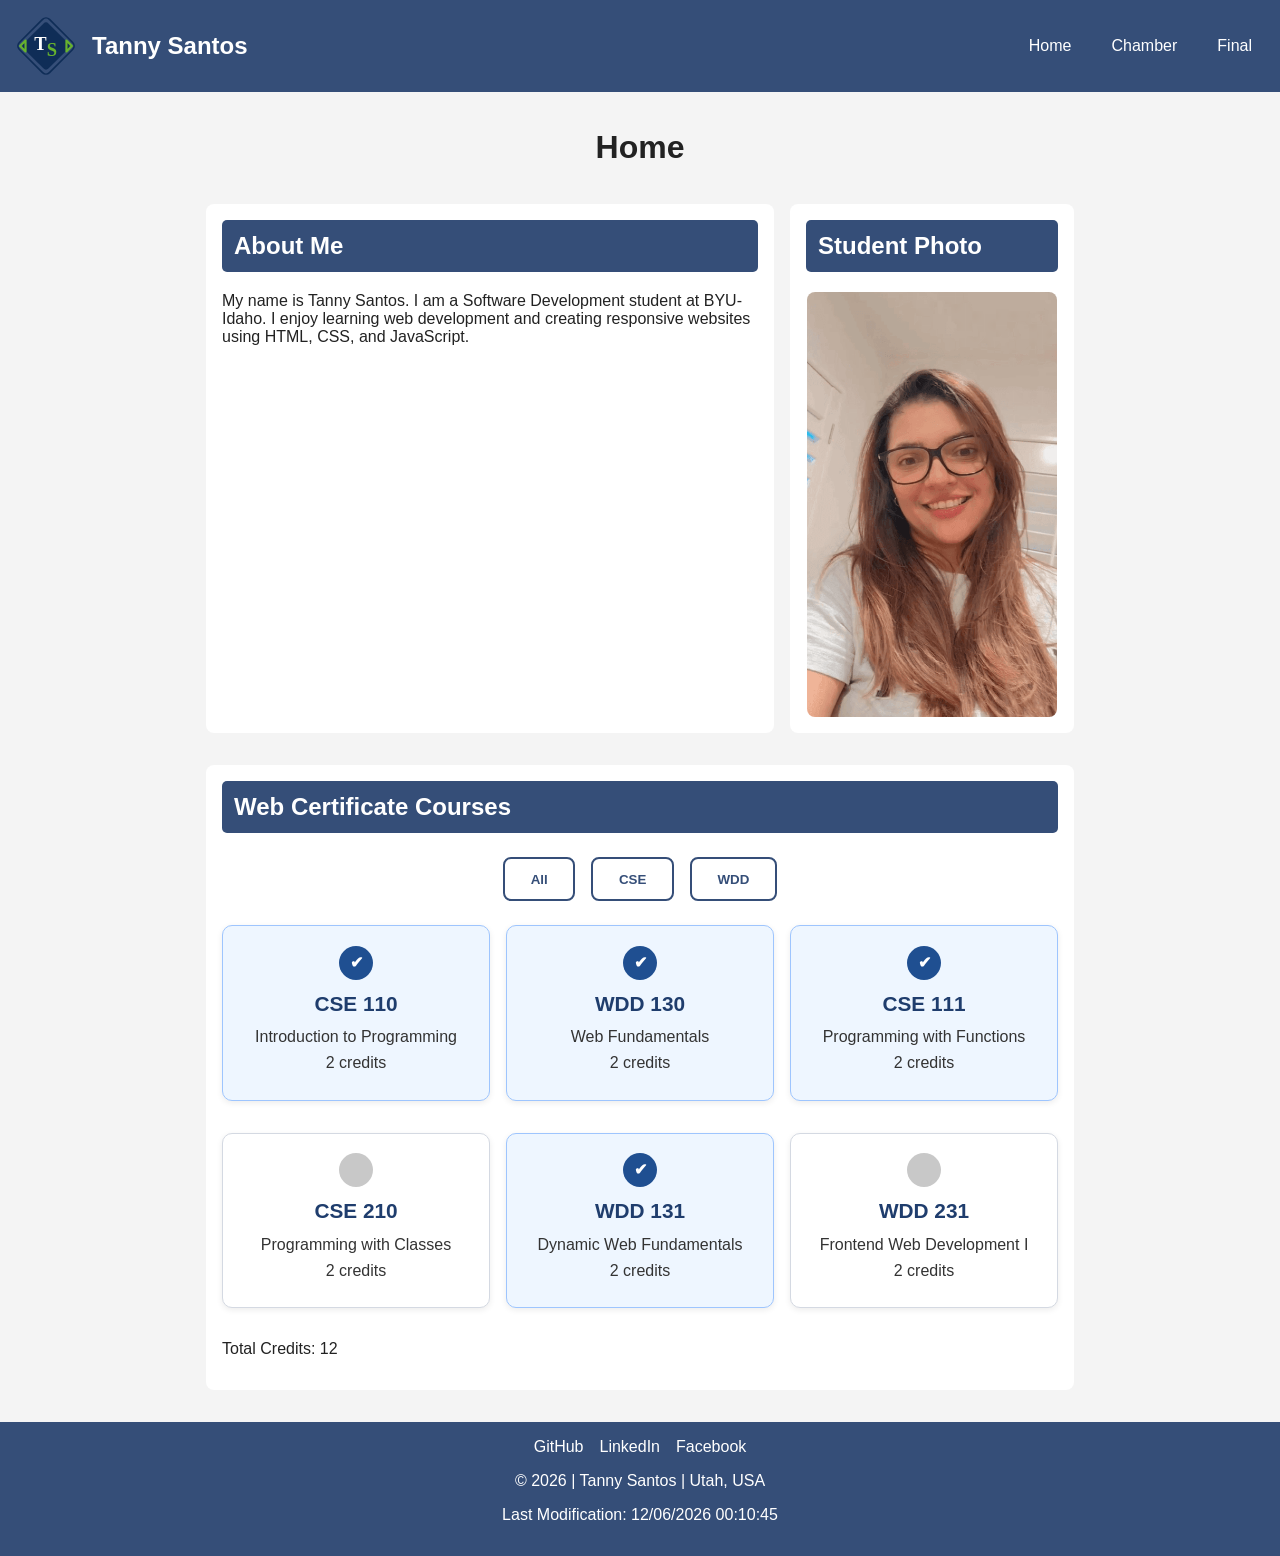
==== index.html @ 93c72bf1 "Complete W01 course home page" ====
<!DOCTYPE html>
<html lang="en">
<head>
    <meta charset="UTF-8">
    <meta name="viewport" content="width=device-width, initial-scale=1.0">
    <meta name="description" content="WDD 231 Course Home Page">
    <meta name="author" content="Tanny Santos">

    <title>WDD 231 | Tanny Santos</title>

    <link rel="stylesheet" href="styles/small.css">
    <link rel="stylesheet" href="styles/larger.css">

    <script src="scripts/navigation.js" defer></script>
    <script src="scripts/date.js" defer></script>
    <script src="scripts/course.js" defer></script>
</head>
<body>
    <header>
    <div class="site-branding">
        <img src="images/logo.svg" alt="Site logo" width="50" height="50">
        <span>Tanny Santos</span>
    </div>

    <button id="menu" aria-label="Open navigation menu"></button>

    <nav id="nav-menu">
        <a href="index.html">Home</a>
        <a href="#">Chamber</a>
        <a href="#">Final</a>
    </nav>
</header>
<main>

    <h1>Home</h1>

    <section class="about">
        <h2>About Me</h2>

        <p>
            My name is Tanny Santos. I am a Software Development student at BYU-Idaho.
            I enjoy learning web development and creating responsive websites using HTML,
            CSS, and JavaScript.
        </p>
    </section>

    <section class="photo">
        <h2>Student Photo</h2>

        <img src="images/profile-tanny.png" alt="Photo of Tanny Santos" width="250" height="250">
    </section>

    <section class="courses">
        <h2>Web Certificate Courses</h2>

        <div class="course-buttons">
            <button id="all">All</button>
            <button id="cse">CSE</button>
            <button id="wdd">WDD</button>
        </div>

        <div id="course-container"></div>

        <p id="total-credits"></p>
    </section>

</main>
<footer>
    <div class="social">
        <a href="https://github.com/tannyhelens" target="_blank">GitHub</a>
        <a href="https://www.linkedin.com/in/tanny-santos" target="_blank">LinkedIn</a>
        <a href="https://www.facebook.com/" target="_blank">Facebook</a>
    </div>

    <p>
        &copy; <span id="currentyear"></span> | Tanny Santos | Utah, USA
    </p>

    <p id="lastModified"></p>
</footer>

</body>
</html>
---- styles/small.css ----
* {
    box-sizing: border-box;
}

body {
    margin: 0;
    font-family: Arial, Helvetica, sans-serif;
    color: #222;
    background-color: #f4f4f4;
}

header {
    background-color: #354e78;
    color: white;
    padding: 1rem;
}

.site-branding {
    display: flex;
    align-items: center;
    gap: 1rem;
}

.site-branding img {
    width: 60px;
    height: auto;
}

.site-branding span {
    font-size: 1.5rem;
    font-weight: 700;
}

nav {
    display: none;
}

nav.open {
    display: flex;
    flex-direction: column;
    gap: .5rem;
    margin-top: 1rem;
}

nav a {
    color: white;
    text-decoration: none;
    padding: .75rem;
    border-radius: 5px;
}

nav a:hover {
    background-color: #2a3f61;
}

#menu {
    background: none;
    border: none;
    color: white;
    font-size: 2rem;
    cursor: pointer;
}

main {
    max-width: 900px;
    margin: 0 auto;
    padding: 1rem;
}

h1 {
    text-align: center;
}

section {
    background-color: white;
    margin-bottom: 1rem;
    padding: 1rem;
    border-radius: 8px;
}

h2 {
    margin-top: 0;
    background-color: #354e78;
    color: white;
    padding: .75rem;
    border-radius: 5px;
}

.photo img {
    display: block;
    margin: 0 auto;
    max-width: 100%;
    height: auto;
    border-radius: 8px;
}

.course-buttons {
    display: flex;
    justify-content: center;
    gap: 1rem;
    margin: 1.5rem 0;
}

.course-buttons button {
    padding: .8rem 1.6rem;
    border-radius: 8px;
    border: 2px solid #354e78;
    background: white;
    color: #354e78;
    font-weight: 600;
    cursor: pointer;
    transition: .3s;
}

.course-buttons button:hover {
    background: #354e78;
    color: white;
}

.course-buttons button.active {
    background: #354e78;
    color: white;
}

#course-container {
    display: grid;
    gap: 1rem;
}

.course-card {
    background-color: #ffffff;
    border: 1px solid #d4d9e2;
    border-radius: 10px;
    padding: 1.2rem;
    text-align: center;
    transition: all 0.3s ease;
    box-shadow: 0 2px 6px rgba(0, 0, 0, 0.08);
}

.course-card h3 {
    color: #1f3d6d;
    margin-top: .5rem;
    margin-bottom: .8rem;
    font-size: 1.3rem;
}

.course-card p {
    margin: .5rem 0;
    color: #333;
}

.course-card.completed {
    background-color: #eef6ff;
    border: 1px solid #9ec5fe;
}

.course-card.completed h3 {
    color: #1f3d6d;
}

.course-card.completed::before {
    content: "✔";
    display: flex;
    justify-content: center;
    align-items: center;
    width: 34px;
    height: 34px;
    margin: 0 auto 12px;
    border-radius: 50%;
    background-color: #1f4f91;
    color: white;
    font-size: 1rem;
    font-weight: bold;
}

.course-card:not(.completed)::before {
    content: "";
    display: block;
    width: 34px;
    height: 34px;
    margin: 0 auto 12px;
    border-radius: 50%;
    background-color: #c8c8c8;
}

.course-card:hover {
    transform: translateY(-4px);
    box-shadow: 0 8px 16px rgba(0,0,0,.12);
}

footer {
    background-color: #354e78;
    color: white;
    text-align: center;
    padding: 1rem;
}

.social {
    display: flex;
    justify-content: center;
    gap: 1rem;
    margin-bottom: 1rem;
}

.social a {
    color: white;
    text-decoration: none;
}

.social a:hover {
    text-decoration: underline;
}
---- styles/larger.css ----
@media screen and (min-width: 768px) {
    header {
        display: flex;
        justify-content: space-between;
        align-items: center;
    }

    #menu {
        display: none;
    }

    nav {
        display: flex;
        gap: 1rem;
    }

    nav a {
        color: white;
        text-decoration: none;
        padding: .75rem;
    }

    nav a:hover {
        background-color: #2a3f61;
        border-radius: 5px;
    }

    main {
        display: grid;
        grid-template-columns: 2fr 1fr;
        gap: 1rem;
    }

    h1,
    .courses {
        grid-column: 1 / 3;
    }

    #course-container {
        grid-template-columns: repeat(3, 1fr);
    }
}
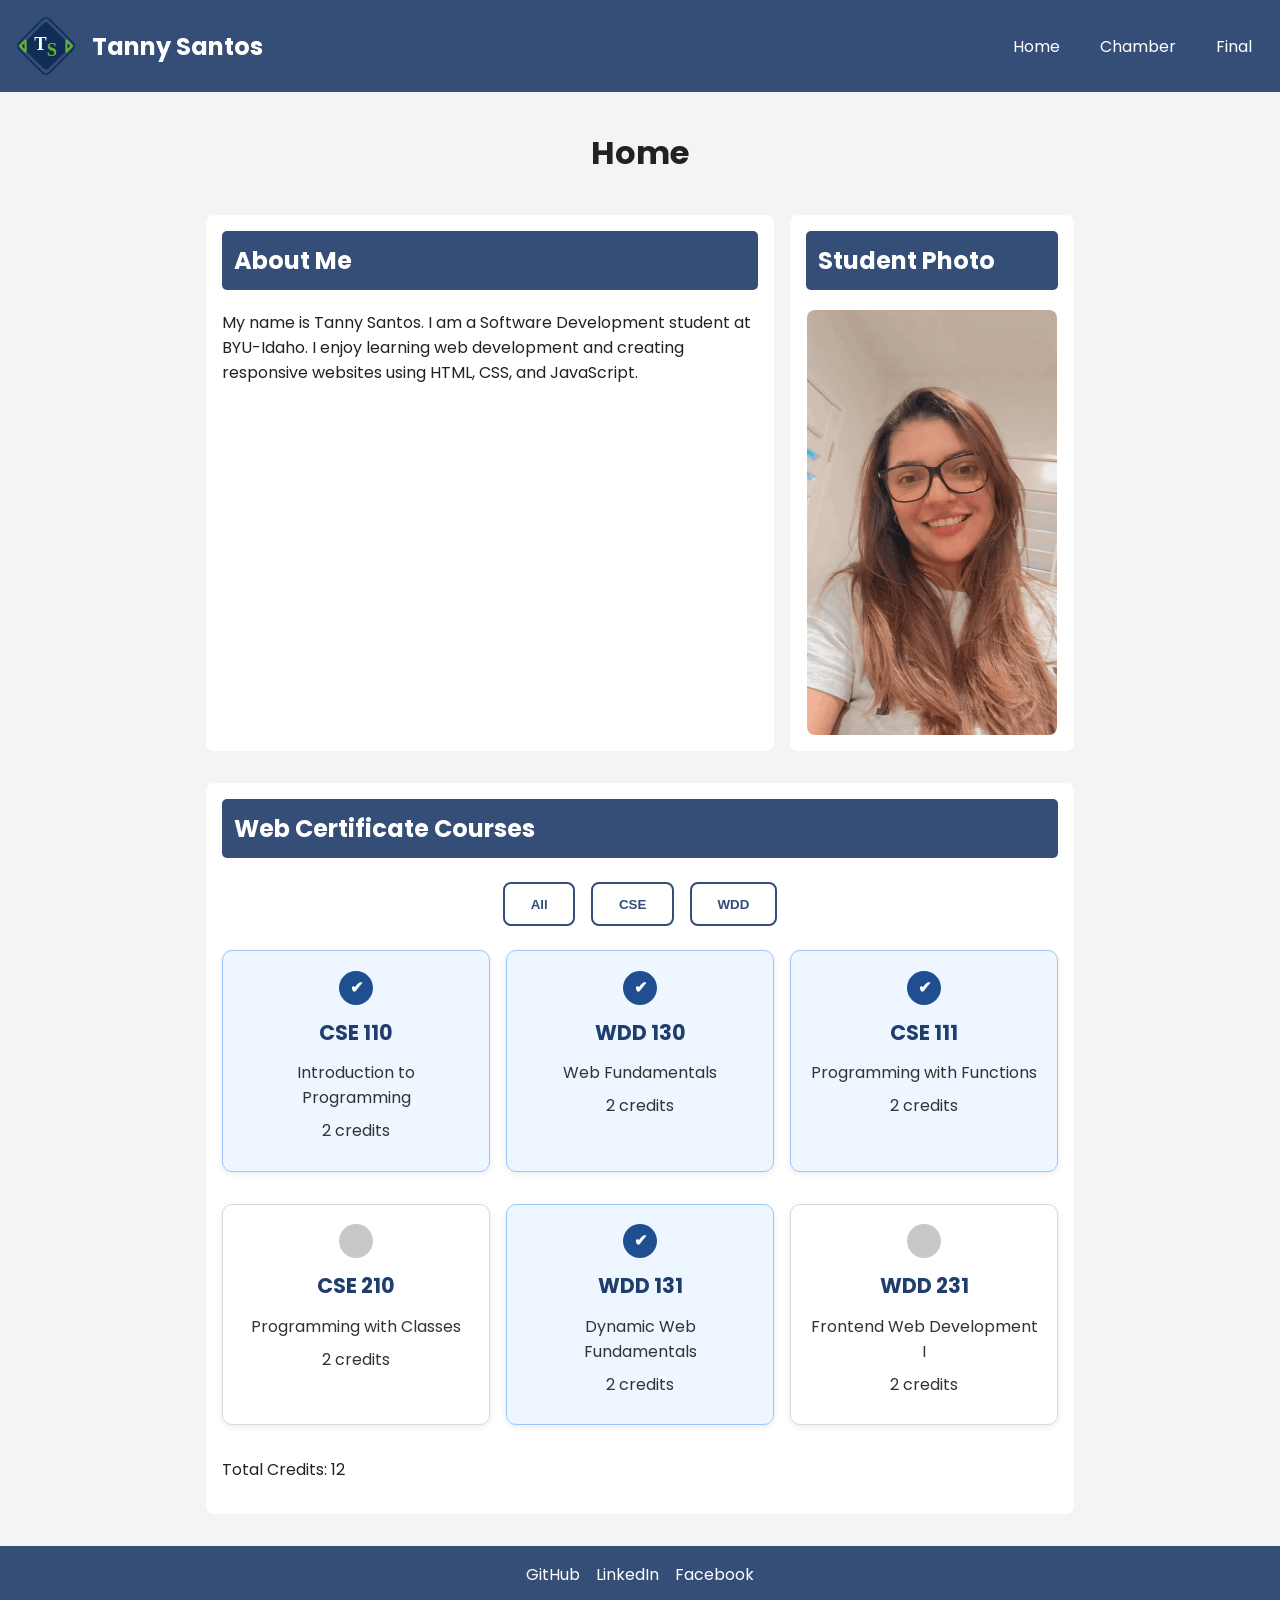
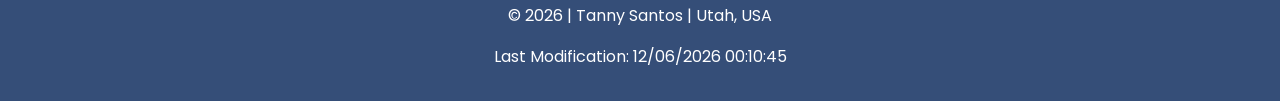
==== commit 1cbaa578: "Fix Google Fonts and improve meta description" ====
--- a/index.html
+++ b/index.html
@@ -3,10 +3,14 @@
 <head>
     <meta charset="UTF-8">
     <meta name="viewport" content="width=device-width, initial-scale=1.0">
-    <meta name="description" content="WDD 231 Course Home Page">
+    <meta name="description" content="Personal course home page for Tanny Santos featuring web development projects, completed coursework, responsive design, and JavaScript applications for WDD 231 at BYU-Idaho.">
     <meta name="author" content="Tanny Santos">
 
     <title>WDD 231 | Tanny Santos</title>
+
+    <link rel="preconnect" href="https://fonts.googleapis.com">
+    <link rel="preconnect" href="https://fonts.gstatic.com" crossorigin>
+    <link href="https://fonts.googleapis.com/css2?family=Poppins:wght@400;600;700&display=swap" rel="stylesheet">
 
     <link rel="stylesheet" href="styles/small.css">
     <link rel="stylesheet" href="styles/larger.css">
--- a/styles/small.css
+++ b/styles/small.css
@@ -4,7 +4,7 @@
 
 body {
     margin: 0;
-    font-family: Arial, Helvetica, sans-serif;
+    font-family: "Poppins", sans-serif;
     color: #222;
     background-color: #f4f4f4;
 }
